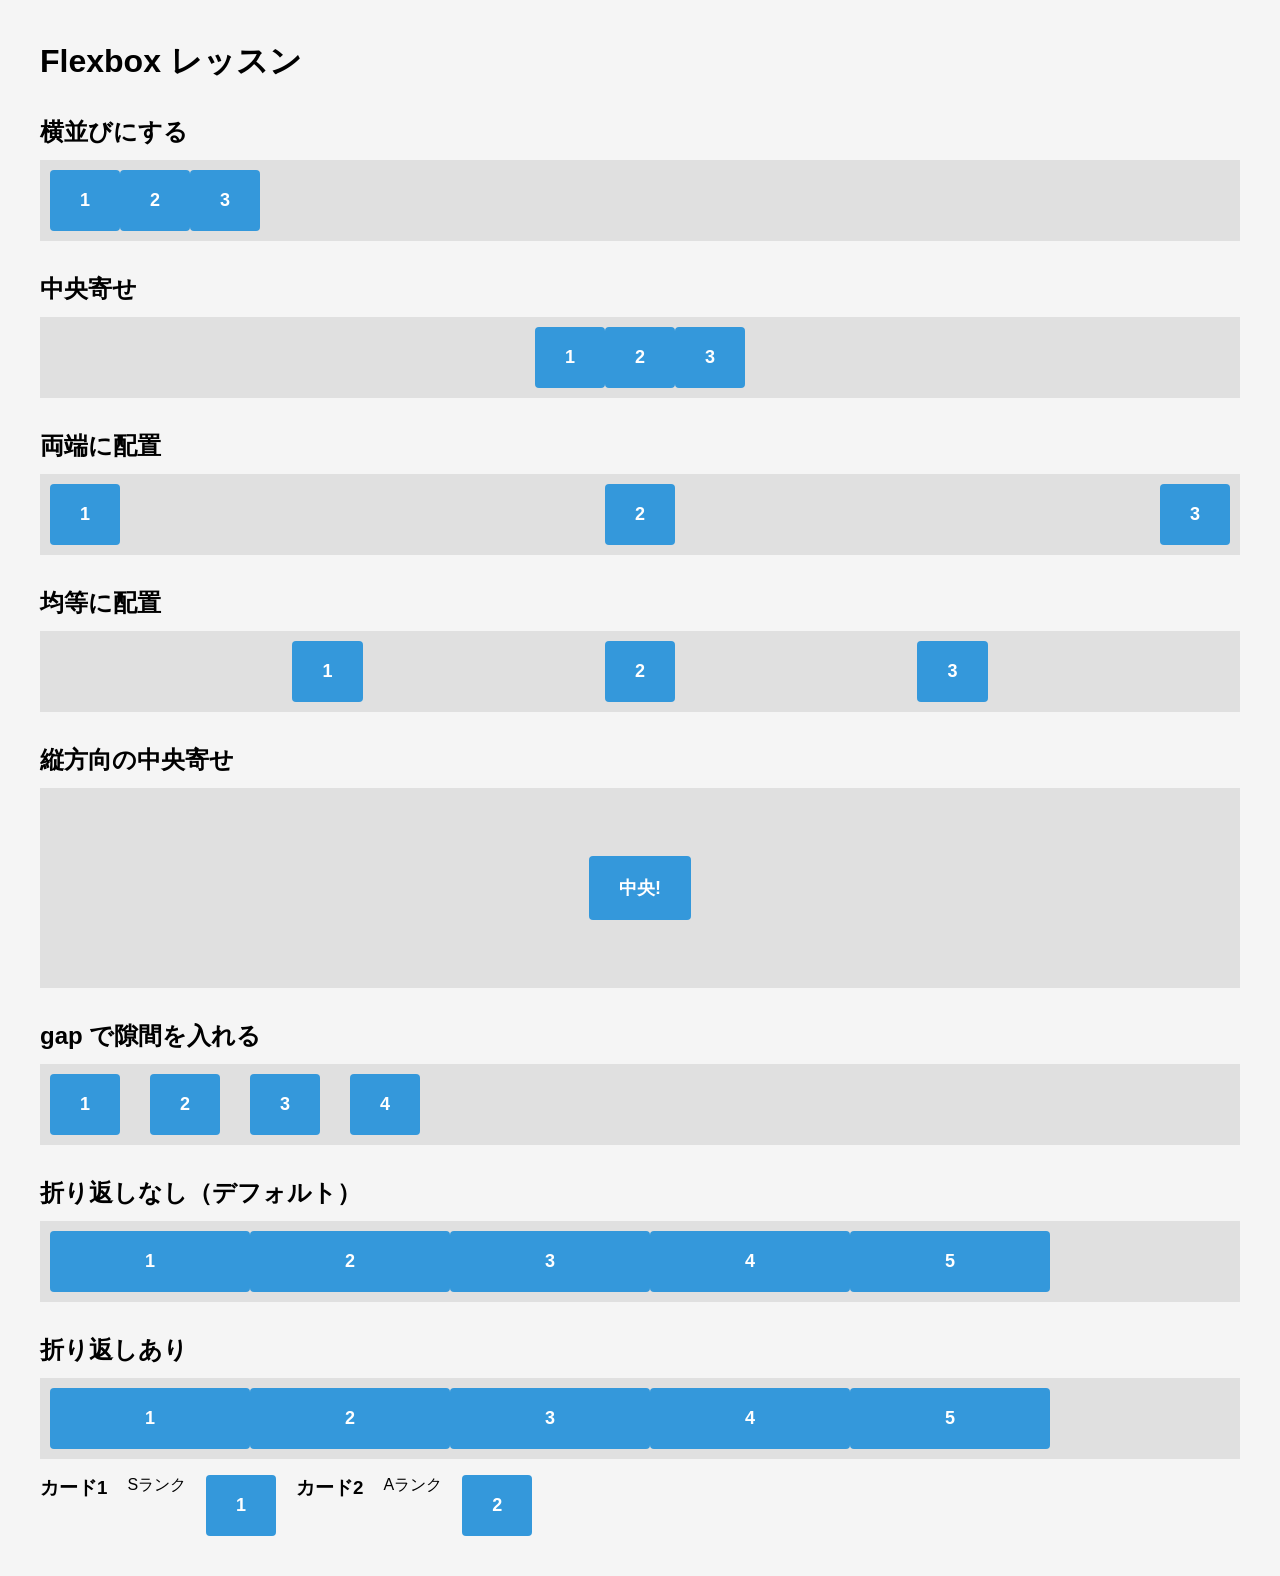
==== exercises/lesson03/index.html @ cf00b85d "レッスン３" ====
<!DOCTYPE html>
<html lang="ja">
<head>
  <meta charset="UTF-8">
  <meta name="viewport" content="width=device-width, initial-scale=1.0">
  <title>Flexboxレッスン</title>
  <link rel="stylesheet" href="style.css">
</head>
<body>

  <h1>Flexbox レッスン</h1>

  <!-- Step 1: display: flex で横並び -->
  <h2>横並びにする</h2>
  <div class="container">
    <div class="item">1</div>
    <div class="item">2</div>
    <div class="item">3</div>
  </div>

  <!-- Step 2: justify-content -->
  <h2>中央寄せ</h2>
  <div class="container jc-center">
    <div class="item">1</div>
    <div class="item">2</div>
    <div class="item">3</div>
  </div>

  <h2>両端に配置</h2>
  <div class="container jc-between">
    <div class="item">1</div>
    <div class="item">2</div>
    <div class="item">3</div>
  </div>

  <h2>均等に配置</h2>
  <div class="container jc-evenly">
    <div class="item">1</div>
    <div class="item">2</div>
    <div class="item">3</div>
  </div>

  <!-- Step 3: align-items: center -->
  <h2>縦方向の中央寄せ</h2>
  <div class="container center-both">
    <div class="item">中央!</div>
  </div>

  <!-- Step 4: gap -->
  <h2>gap で隙間を入れる</h2>
  <div class="container gap-demo">
    <div class="item">1</div>
    <div class="item">2</div>
    <div class="item">3</div>
    <div class="item">4</div>
  </div>

  <!-- Step 5: flex-wrap -->
  <h2>折り返しなし（デフォルト）</h2>
  <div class="container nowrap-demo">
    <div class="item wide">1</div>
    <div class="item wide">2</div>
    <div class="item wide">3</div>
    <div class="item wide">4</div>
    <div class="item wide">5</div>
  </div>

  <h2>折り返しあり</h2>
  <div class="container wrap-demo">
    <div class="item wide">1</div>
    <div class="item wide">2</div>
    <div class="item wide">3</div>
    <div class="item wide">4</div>
    <div class="item wide">5</div>
  </div>

  <!-- 練習問題: カードを3つ横並びにしよう -->
<div class="card-container">
    <h3>カード1</h3>
    <p>Sランク</p>
    <div class="item">1</div>
    <h3>カード2</h3>
    <p>Aランク</p>
    <div class="item">2</div>
  </div>
---- exercises/lesson03/style.css ----
/* ===== リセット・基本設定 ===== */
* {
  margin: 0;
  padding: 0;
  box-sizing: border-box;
}

body {
  padding: 40px;
  font-family: sans-serif;
  background-color: #f5f5f5;
}

h1 {
  margin-bottom: 24px;
}

h2 {
  margin-top: 32px;
  margin-bottom: 12px;
}

/* コンテナ（親要素）の見た目 */
.container {
  background-color: #e0e0e0;
  padding: 10px;
  margin-bottom: 16px;
  display: flex;
}

/* アイテム（子要素）の見た目 */
.item {
  background-color: #3498db;
  color: white;
  padding: 20px 30px;
  text-align: center;
  font-weight: bold;
  font-size: 18px;
  border-radius: 4px;
}

/* ===== Step 2: justify-content ===== */
/* ガイドに沿って .jc-center, .jc-between, .jc-evenly を書こう */
.jc-center  { justify-content: center; }
.jc-between { justify-content: space-between; }
.jc-evenly  { justify-content: space-evenly; }

/* ===== Step 3: align-items: center ===== */
/* .center-both に justify-content, align-items, height を書こう */
.center-both {
  justify-content: center;
  align-items: center;
  height: 200px;
}

/* ===== Step 4: gap ===== */
/* .gap-demo に gap を追加しよう */
.gap-demo {
  gap: 30px;
}

/* ===== Step 5: flex-wrap ===== */
.item.wide {
  min-width: 200px;
}

/* .wrap-demo に flex-wrap と gap を書こう */
.nowrap-demo {
  /* デフォルト：折り返さない（はみ出す） */
}

/* ===== 練習問題: カードレイアウト ===== */
/* .card-container と .card のスタイルを自分で書いてみよう */
.card-container {
  display: flex;
  gap: 20px;
}

.card {
  background-color: white;
  padding: 20px;
  border: 1px solid #ddd;
  border-radius: 8px;
}
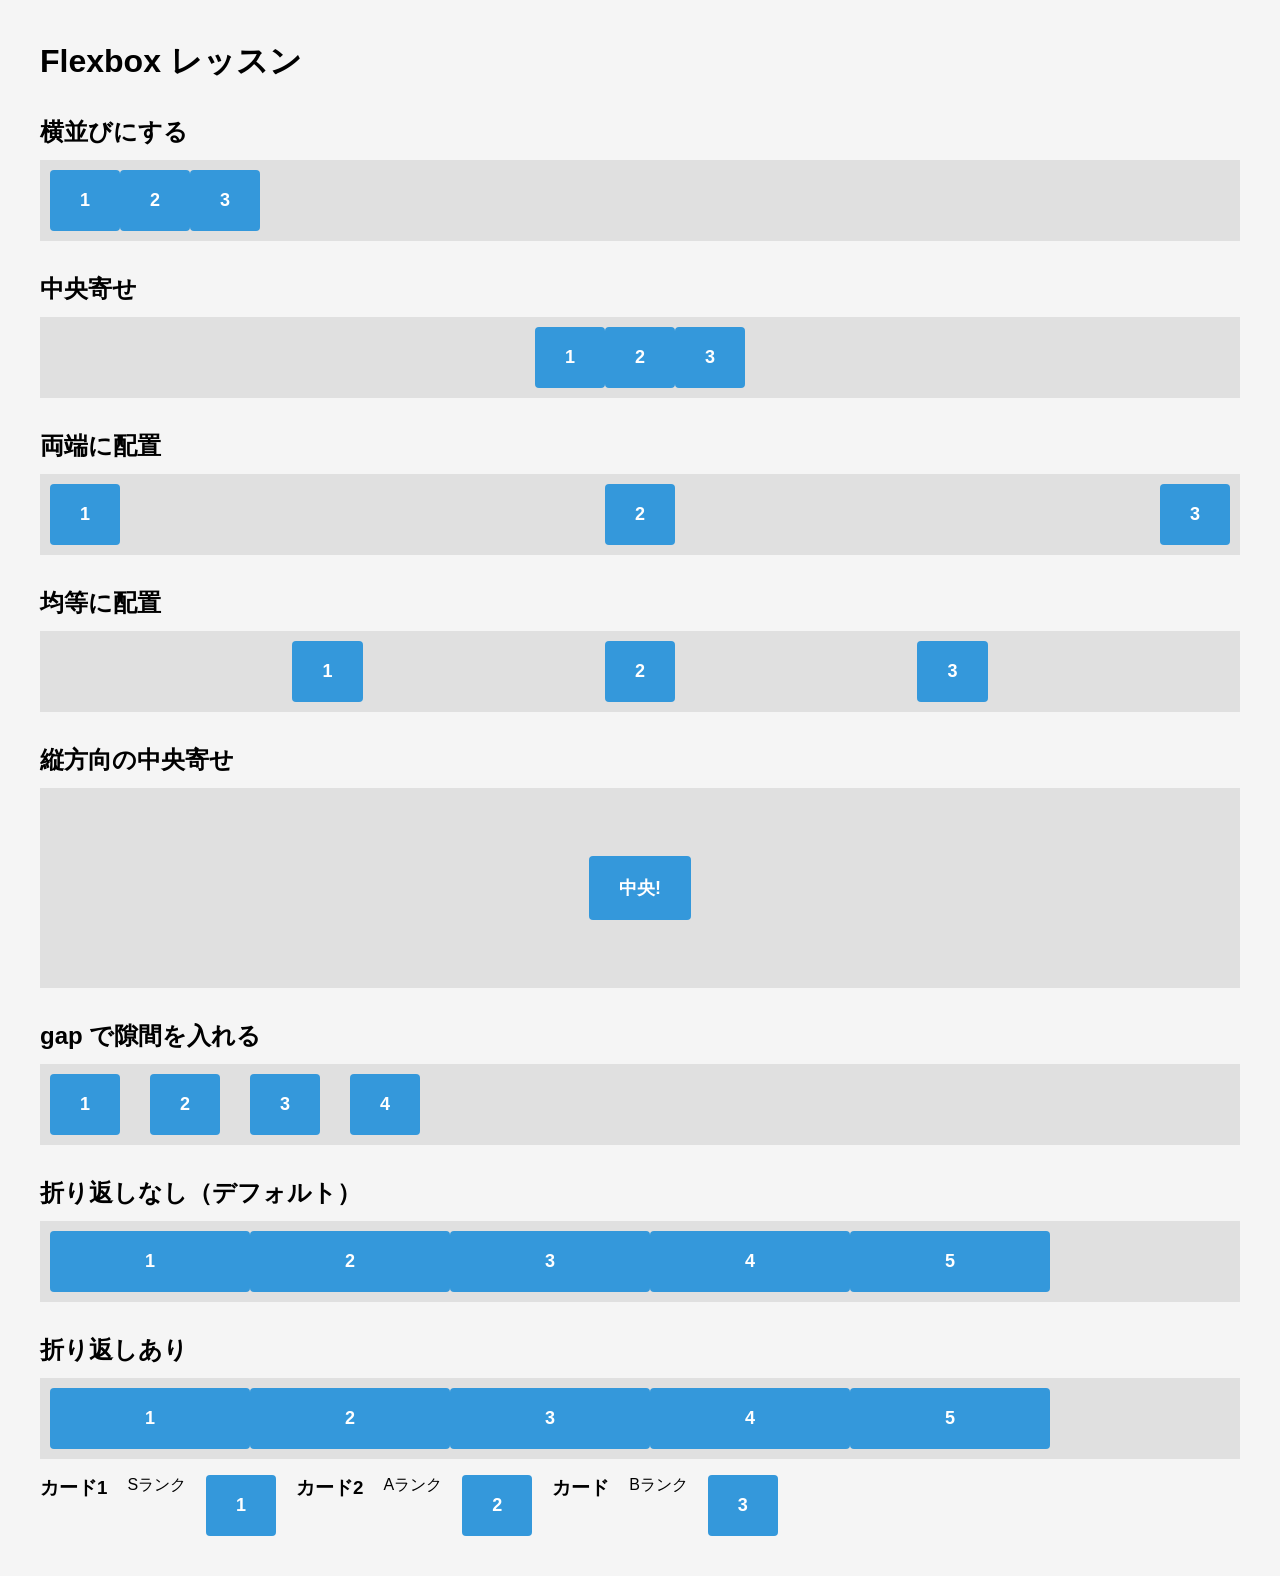
==== commit b4fd37b1: "こば" ====
--- a/exercises/lesson03/index.html
+++ b/exercises/lesson03/index.html
@@ -82,6 +82,9 @@
     <h3>カード2</h3>
     <p>Aランク</p>
     <div class="item">2</div>
+    <h3>カード</h3>
+    <p>Bランク</p>
+    <div class="item">3</div>
   </div>
 
 
--- a/exercises/lesson03/style.css
+++ b/exercises/lesson03/style.css
@@ -65,7 +65,7 @@
 }
 
 /* .wrap-demo に flex-wrap と gap を書こう */
-.nowrap-demo {
+.nowrap-demo { 
   /* デフォルト：折り返さない（はみ出す） */
 }
 
